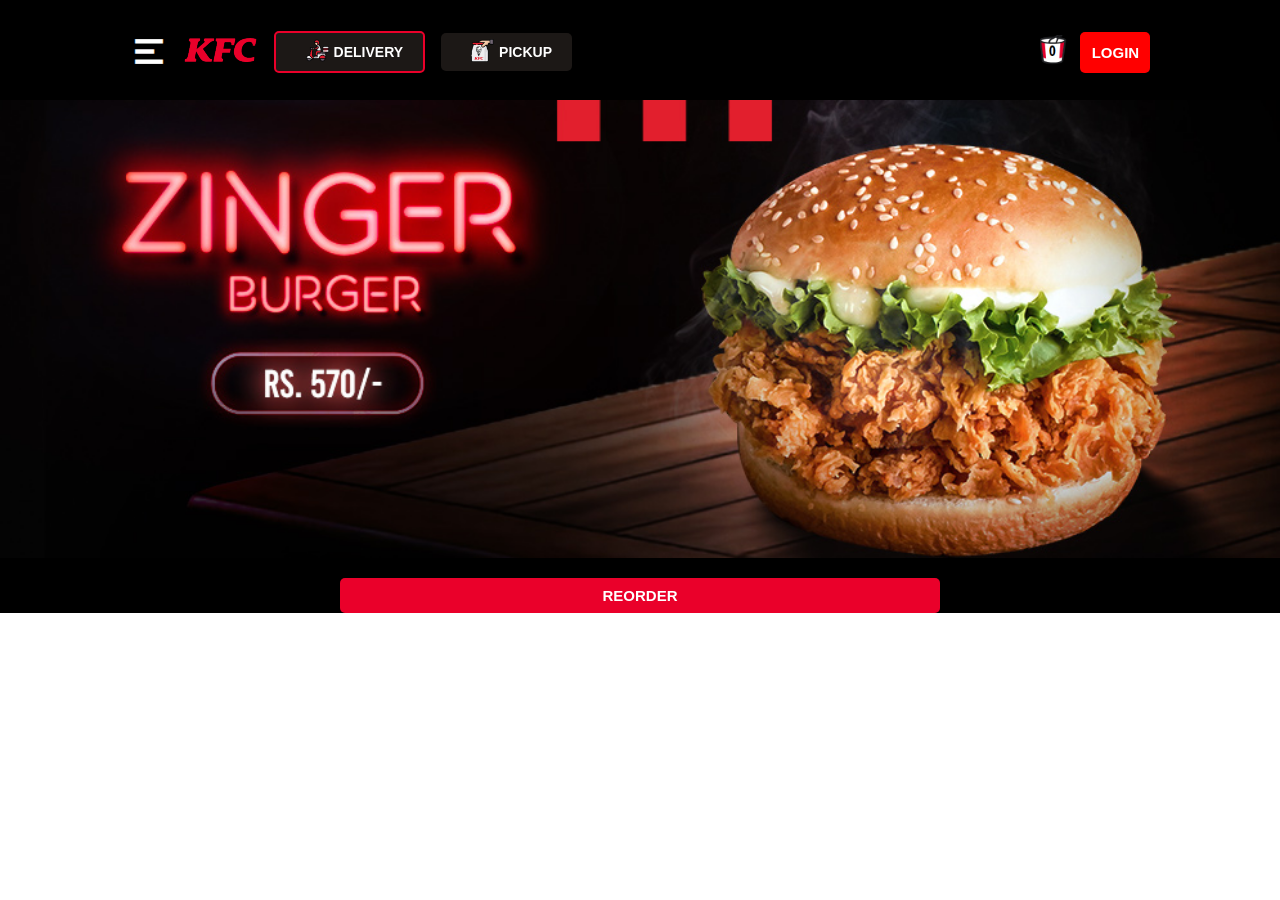
==== html/index.html @ 810735b1 "KFC" ====
<!DOCTYPE html>
<html lang="en">
<head>
    <meta charset="UTF-8">
    <meta name="viewport" content="width=device-width, initial-scale=1.0">
    <link rel="stylesheet" href="../css/styles.css">
    <title>KFC</title>
</head>
<body>
    

        <main>

            <div class="content">

                <div class="left">
                    <div class="hamberg">
                        <img style=" cursor: pointer;" src="../assets/hamberg.png" alt="">
                    </div>

                    <div class="kfc-logo">
                        <img style=" cursor: pointer;" src="../assets/kfc.png" alt="">
                    </div>

                        <!-- Delivery Logo  -->

                        <div class="delivery">
                            <div class="delivery-logo">
                                <img width="23px" src="../assets/rider.png" alt="">
                            </div>    

                            <div class="txt-delivery">
                                <h3>DELIVERY</h3>
                            </div>

                        </div>

                        <div class="pick-up">
                            <div class="pickup-logo">
                                <img width="23px" src="../assets/pickup.png" alt="">
                            </div>    

                            <div class="txt-pickup">
                                <h3>pickup</h3>
                            </div>

                        </div>

                </div>
                <div class="right">

                    <div class="bucket">
                        <img width="30px" src="../assets/bucket.png" alt="">
                    </div>

                    <div class="btn-login">
                        <button>Login</button>
                    </div>
                </div>
            
        </main>

        <section class="image-burger">
                <img src="../assets/main.jpg" alt="">
        </section>

        <!-- Reorder Section -->

        <section class="btn-reorder">
            <button>Reorder</button>
        </section>



</body>
</html>
---- css/styles.css ----
*{
    margin: 0;
    padding: 0;
    box-sizing: border-box;
}

main{
    background-color: #000000;
    width: 100%;
    height: 100px;
    border: 2px solid black;
}

.content{
    width: 80%;
    height: 100px;
    margin: auto;
    display: flex;
    justify-content: space-between;
    align-items: center;
    /* margin: auto; */
    /* border: 4px solid yellow; */
    
}

.left{

    display: flex;
    align-items: center;
    gap: 1rem;
    /* padding: 1rem; */
}

.delivery{
    /* margin: auto; */
    display: flex;
    justify-content: space-evenly;
    align-items: center;
    border: 2px solid #ea002a;
    width: 55%;
    height: 30px;
    cursor: pointer;
    background-color: #1C1816;
    /* gap: 0.5rem; */
    /* padding:19px; */
    padding: 19px 20px;
    border-radius: 5px;
}

.delivery .delivery-logo{
    /* border: 1px solid red; */
    margin-left: 10px;

}
.delivery .txt-delivery h3{
    margin-left: 5px;

    /* padding: 0px 3px; */
    color: white;
    font-weight: 700;
    font-family: Arial, Helvetica, sans-serif;
    font-size: 14px;
}



/* Pick Up  */

.pick-up{
    display: flex;
    justify-content: space-evenly;
    align-items: center;
    /* border: 2px solid #ea002a; */
    width: 55%;
    height: 30px;
    background-color: #1C1816;
    /* gap: 0.5rem; */
    /* padding:19px; */
    padding: 19px 20px;
    cursor: pointer;
    border-radius: 5px;
}

.pick-up .pickup-logo{
    /* border: 1px solid red; */
    margin-left: 10px;

}
.pick-up .txt-pickup h3{
    margin-left: 5px;

    /* padding: 0px 3px; */
    color: white;
    font-weight: 700;
    font-family: Arial, Helvetica, sans-serif;
    font-size: 14px;
    text-transform: uppercase;
}


.right{
    display: flex;
    align-items: center;
    /* justify-content: center; */
}

.right .bucket{

    margin-right: 10px;
}

.btn-login button{

    background-color: red;
    color: white;
    width: 70px;
    border: none;
    padding: 12px 10px;
    border-radius: 5px;
    font-weight: bolder;
    font-size: 15px;
    text-transform: uppercase;
    /* gap: 0.5rem; */
    /* letter-spacing: 1px; */
    
}

.image-burger{

    /* width: 100vw; */
    /* height: 500px; */
    display: flex; 
    justify-content: center;
    /* border: 2px solid red;  */
    /* background-size:; */
}

.image-burger img {
    width: 100%; 
    /* bac */
}

.btn-reorder{

    display: flex;
    justify-content: center;
    align-items: center;
    /* margin-top: 1px; */
    /* border: 2px solid blue; */
    background-color: #000000;
    /* background-color: black; */

}

.btn-reorder button{

    width: 600px;
    height: 35px;
    background-color: #ea002a;
    color: white;
    margin-top: 20px;
    border: none;
    font-size: 15px;
    text-transform: uppercase;
    font-weight: bolder;
    border-radius: 5px;
}
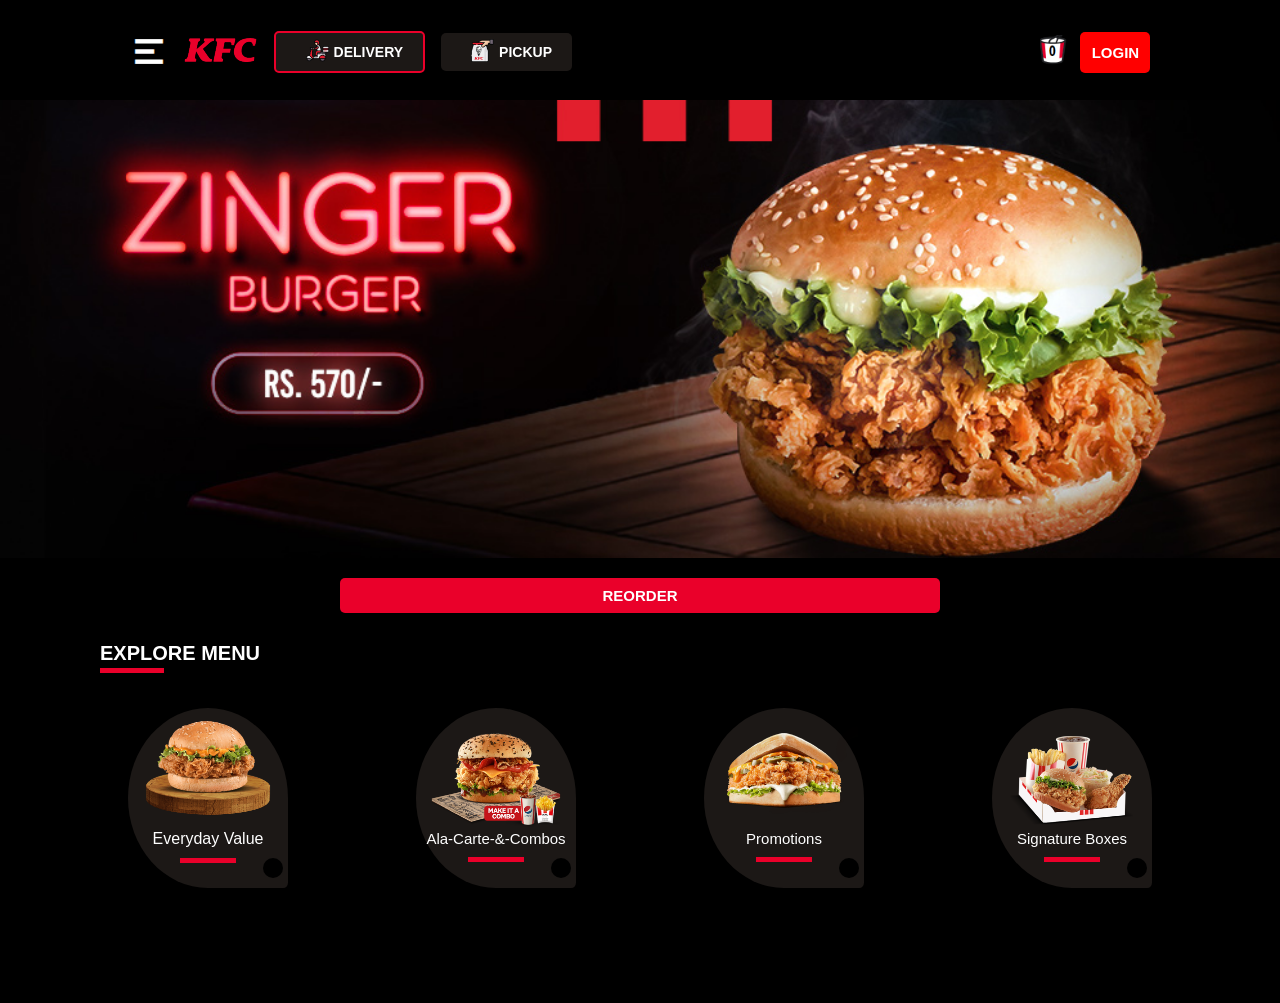
==== commit f29e1c05: "Best Seller" ====
--- a/html/index.html
+++ b/html/index.html
@@ -70,6 +70,46 @@
             <button>Reorder</button>
         </section>
 
+<!-- Explore Menu Section -->
+
+            <div class="exp-menu">
+            <p class="explore-word"> Explore Menu </p>    
+            </div>
+
+            <div class="border-line"></div>
+
+            <!-- Explore Menu Section List -->
+
+            <div class="explore">
+                <div class="exp exp-1">
+                        <img width="150px" src="../assets/zinger.png" alt="">
+                        <p>Everyday Value</p>
+                        <div class="border-line-exp"></div>
+                        <span class="dot"></span>
+                </div>
+                <div class="exp   exp-2">
+                    <img width="150px" src="../assets/zinger-2.png" alt="">
+                    <p style="font-size: 15px;">Ala-Carte-&-Combos</p>
+                    <div class="border-line-exp"></div>
+                    <span class="dot"></span>
+                </div>
+                <div class="exp exp-3">
+                    <img width="150px" src="../assets/zinger-3.png" alt="">
+                    <p style="font-size: 15px;">Promotions</p>
+                    <div class="border-line-exp"></div>
+                    <span class="dot"></span>
+                </div>
+                <div class="exp exp-4">
+                    <img width="150px" src="../assets/signature.png" alt="">
+                    <p style="font-size: 15px;">Signature Boxes</p>
+                    <div class="border-line-exp"></div>
+                    <span class="dot"></span>
+                </div>
+            </div>
+
+
+
+
 
 
 </body>
--- a/css/styles.css
+++ b/css/styles.css
@@ -2,6 +2,13 @@
     margin: 0;
     padding: 0;
     box-sizing: border-box;
+}
+
+body{
+    background-color: #000000;
+    font-family: Raleway, sans-serif;
+    /* width: 100%; */
+    /* margin: auto; */
 }
 
 main{
@@ -135,6 +142,9 @@
     /* background-size:; */
 }
 
+
+
+
 .image-burger img {
     width: 100%; 
     /* bac */
@@ -167,3 +177,111 @@
 }
 
 
+.exp-menu{
+    margin-top: 25px;
+    color: white;
+    font-size: 20px;
+    margin-left: 100px;
+    font-weight: bolder;
+    text-transform: uppercase;
+    line-height: 30px;
+    /* margin: auto; */
+}
+
+.border-line{
+    background-color: #EA002A;
+    width: 5%;
+    height: 5px;
+    margin-left: 100px;
+    line-height: 0px;
+}
+
+.explore{
+    /* border: 2px solid red; */
+    width: 80%;
+    height: 300px;
+    display: flex;
+    /* flex-direction: column; */
+    margin: auto;
+    margin-top: 30px;
+    gap: 8rem;
+    /* border: 1px solid red; */
+    /* margin-top: 40px; */
+    /* background-color: #1C1816; */
+}
+
+.exp{
+    position: relative;
+    display: flex;
+    flex-direction: column;
+    align-items: center;
+    transition: all 0.4s;
+    /* justify-content: center; */
+}
+.exp:hover{
+    transform: translateY(-20px);
+    cursor: pointer;
+}
+.exp p{
+    color: white;
+}
+
+.explore .exp-1{
+    width: 220px;
+    height: 180px;
+    border-radius: 50% 50% 3% 50%;
+    /* border: 2px solid blue; */
+    background-color: #1C1816;
+    /* margin-top: 40px; */
+    margin-top: 5px;
+
+}
+
+.border-line-exp{
+    background-color: #EA002A;
+    width: 35%;
+    height: 5px;
+    margin-top: 10px;
+    /* margin-left: 100px; */
+    line-height: 0px; 
+}
+
+.explore .exp-2{
+    width: 220px;
+    height: 180px;
+    border-radius: 50% 50% 3% 50%;
+    /* border: 2px solid blue; */
+    background-color: #1C1816;
+    margin-top: 5px;
+    /* margin-top: 40px; */
+}
+
+.explore .exp-3{
+    width: 220px;
+    height: 180px;
+    border-radius: 50% 50% 3% 50%;
+    /* border: 2px solid blue; */
+    margin-top: 5px;
+    /* margin-top: 40px; */
+    background-color: #1C1816;
+}
+
+.explore .exp-4{
+    width: 220px;
+    height: 180px;
+    border-radius: 50% 50% 3% 50%;
+    /* border: 2px solid blue; */
+    margin-top: 5px;
+    /* margin-top: 40px; */
+    background-color: #1C1816;
+}
+
+.dot{
+    position: absolute;
+    border-radius: 50%;
+    background-color:black;
+    width: 20px;
+    height: 20px;
+    bottom: 10px;
+    right: 5px;
+}
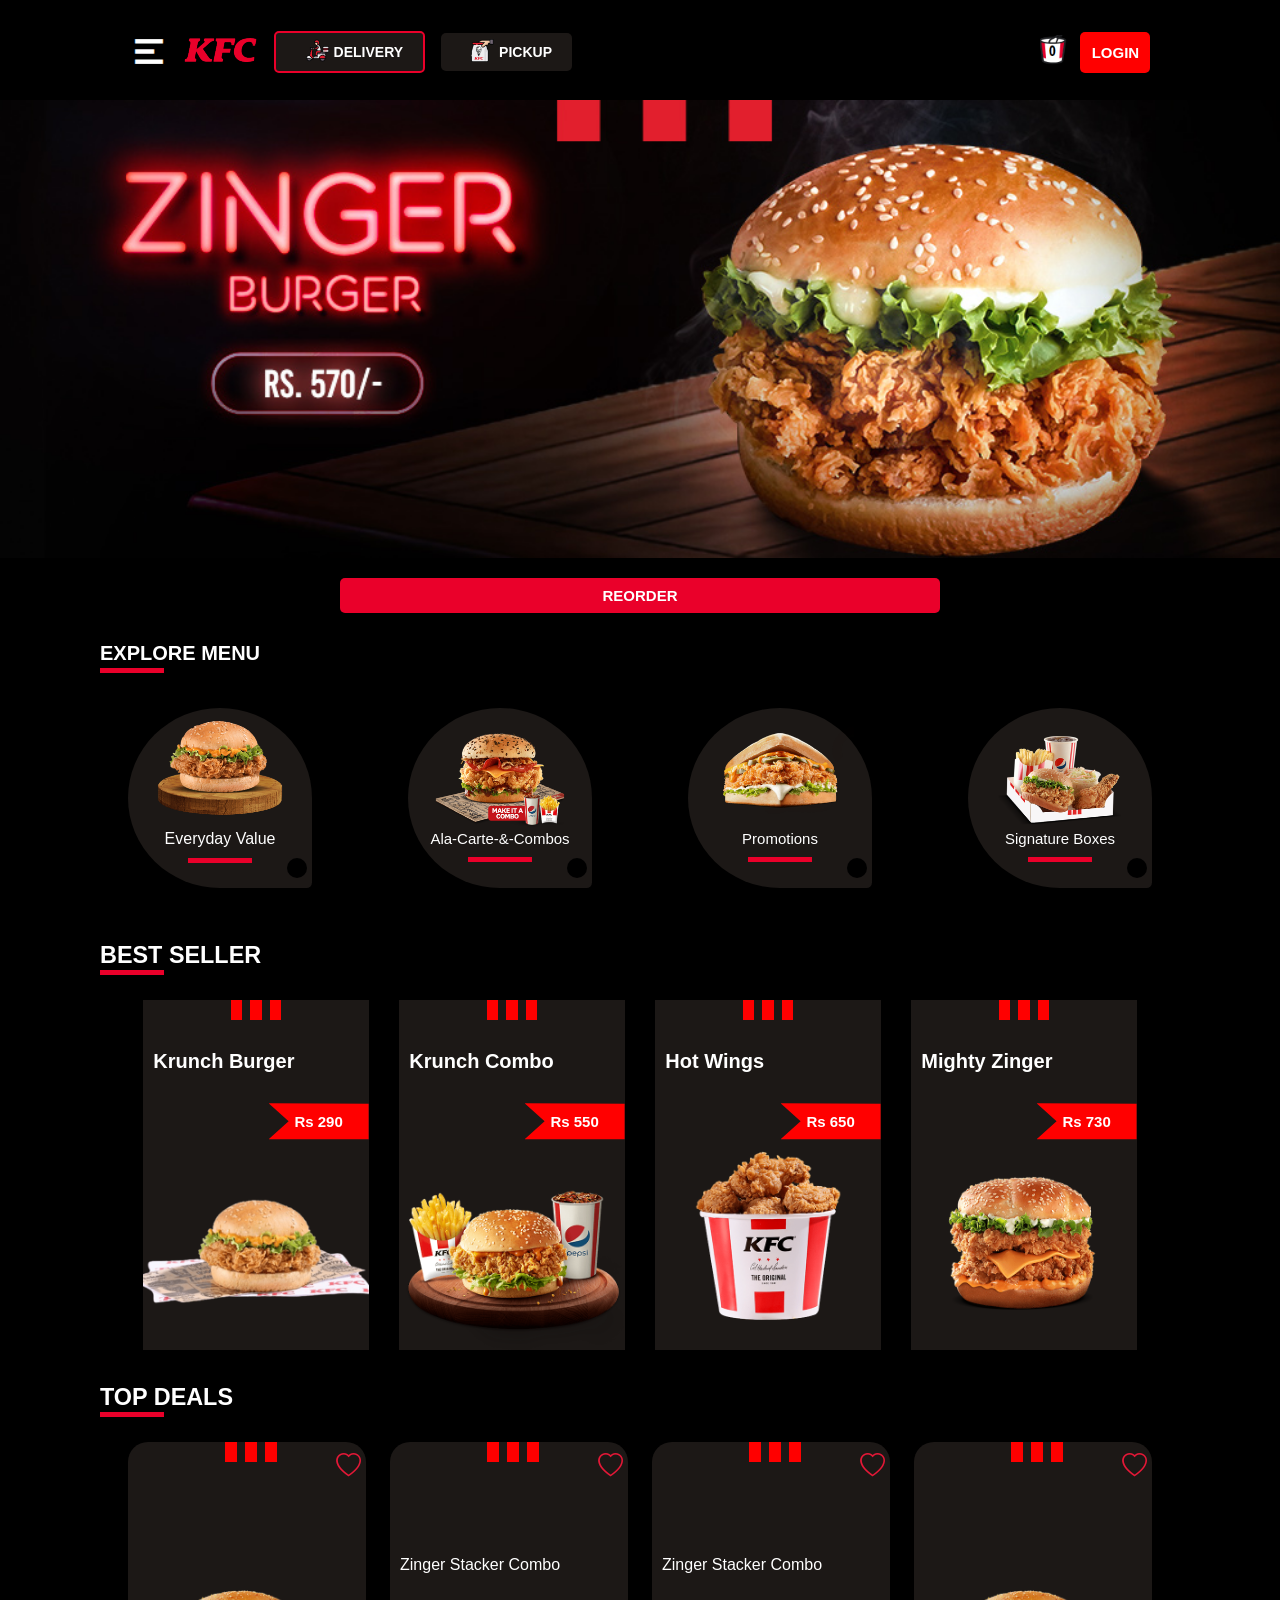
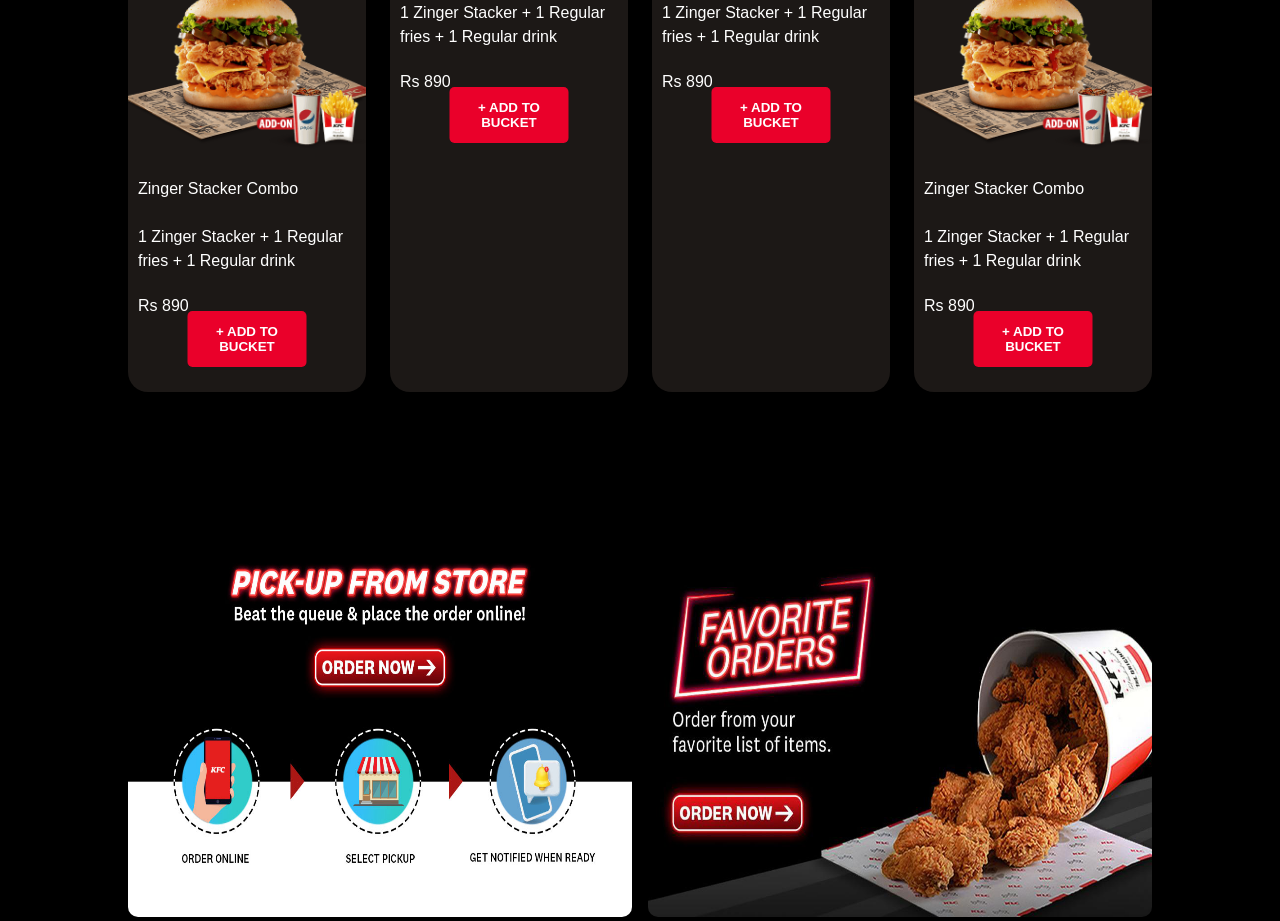
==== commit 95430149: "Explore and Selling Section" ====
--- a/html/index.html
+++ b/html/index.html
@@ -4,6 +4,7 @@
     <meta charset="UTF-8">
     <meta name="viewport" content="width=device-width, initial-scale=1.0">
     <link rel="stylesheet" href="../css/styles.css">
+    <link rel="stylesheet" href="https://cdn.jsdelivr.net/npm/bootstrap-icons@1.11.3/font/bootstrap-icons.min.css">
     <title>KFC</title>
 </head>
 <body>
@@ -108,6 +109,337 @@
             </div>
 
 
+            <!-- Best Seller  -->
+
+                <div class="seller-head">
+                    <h3>Best Seller</h3>
+                </div>
+
+                <div class="border-line"></div>
+
+                <div class="main-seller">
+
+                    
+                    <div class="Seller">
+                        
+                        <div class="red-block">
+                            <div class="block block-1"></div>
+                        <div class="block block-2"></div>
+                    <div class="block block-3"></div>
+                </div>
+            
+            <h3> Krunch Burger</h3>
+        
+        <div class="main-price">
+            
+            <div class="price-tag">
+                <p>Rs 290</p>
+            </div>
+        </div>
+    
+    <div class="image-sell">
+        <img width="100%" height="100%" src="../assets/Zinger-Sell.png" alt="">
+    </div>
+                    </div>
+
+                    <div class="Seller">
+                        
+                        <div class="red-block">
+                            <div class="block block-1"></div>
+                        <div class="block block-2"></div>
+                    <div class="block block-3"></div>
+                </div>
+            
+            <h3> Krunch Combo</h3>
+        
+        <div class="main-price">
+            
+            <div class="price-tag">
+                <p>Rs 550</p>
+            </div>
+        </div>
+    
+    <div class="image-sell">
+        <img width="100%" height="100%" src="../assets/krunch-combo.png" alt="">
+    </div>
+                    </div>
+
+                    <div class="Seller">
+                        
+                        <div class="red-block">
+                            <div class="block block-1"></div>
+                        <div class="block block-2"></div>
+                    <div class="block block-3"></div>
+                </div>
+            
+            <h3> Hot Wings</h3>
+        
+        <div class="main-price">
+            
+            <div class="price-tag">
+                <p>Rs 650</p>
+            </div>
+        </div>
+    
+    <div class="image-sell">
+        <img width="100%" height="100%" src="../assets/wings-bucket.png" alt="">
+    </div>
+                    </div>
+
+                    <div class="Seller">
+                        
+                        <div class="red-block">
+                            <div class="block block-1"></div>
+                        <div class="block block-2"></div>
+                    <div class="block block-3"></div>
+                </div>
+            
+            <h3> Mighty Zinger</h3>
+        
+        <div class="main-price">
+            
+            <div class="price-tag">
+                <p>Rs 730</p>
+            </div>
+        </div>
+    
+    <div class="image-sell">
+        <img width="100%" height="100%" src="../assets/mighty-zinger.png" alt="">
+    </div>
+                    </div>
+
+                </div>
+            
+
+                <!-- Top Deals Section -->
+
+                <div class="seller-head">
+                    <h3>Top Deals</h3>
+                </div>
+
+                <div class="border-line"></div>
+
+
+                <div class="main-deals"> 
+
+                    <div class="Deals">
+                        <div class="red-block">
+                            <div class="heart">
+                            <i class="bi bi-heart"></i>
+                            </div>
+                            <div class="block block-1"></div>
+                        <div class="block block-2"></div>
+                    <div class="block block-3"></div>
+                </div>
+
+                <div class="zinger-roll">
+                    <img  src="../assets/zinger-stacker.png" alt="">
+                </div>
+            
+            <div class="twister-head">
+                <p>Zinger Stacker  Combo</p>
+            </div>
+            <div class="twister-head">
+              <p>1 Zinger Stacker + 1 Regular fries + 1 Regular drink </p>  
+            </div>
+
+            <div class="twister-price">
+                <p>Rs 890 </p>  
+              </div>
+
+              <div class="btn-add">
+                <button> + ADD TO BUCKET</button>
+              </div>
+        
+            </div>
+
+            <div class="Deals">
+                <div class="red-block">
+                    <div class="heart">
+                    <i class="bi bi-heart"></i>
+                    </div>
+                    <div class="block block-1"></div>
+                <div class="block block-2"></div>
+            <div class="block block-3"></div>
+        </div>
+
+        <div class="zinger-roll">
+            <img  src="https://www.kfcpakistan.com/images/43a9fb50-ffaa-11ed-8180-812e571998fe-twister-combo-2023-05-31115706.png" alt="">
+        </div>
+    
+    <div class="twister-head">
+        <p>Zinger Stacker  Combo</p>
+    </div>
+    <div class="twister-head">
+      <p>1 Zinger Stacker + 1 Regular fries + 1 Regular drink </p>  
+    </div>
+
+    <div class="twister-price">
+        <p>Rs 890 </p>  
+      </div>
+
+      <div class="btn-add">
+        <button> + ADD TO BUCKET</button>
+      </div>
+
+    </div>
+    <div class="Deals">
+        <div class="red-block">
+            <div class="heart">
+            <i class="bi bi-heart"></i>
+            </div>
+            <div class="block block-1"></div>
+        <div class="block block-2"></div>
+    <div class="block block-3"></div>
+</div>
+
+<div class="zinger-roll">
+    <img  src="https://www.kfcpakistan.com/images/43a95f10-ffaa-11ed-b673-4121381f04c6-CrispyDuoBox-2023-05-31115706.png" alt="">
+</div>
+
+<div class="twister-head">
+<p>Zinger Stacker  Combo</p>
+</div>
+<div class="twister-head">
+<p>1 Zinger Stacker + 1 Regular fries + 1 Regular drink </p>  
+</div>
+
+<div class="twister-price">
+<p>Rs 890 </p>  
+</div>
+
+<div class="btn-add">
+<button> + ADD TO BUCKET</button>
+</div>
+
+</div>
+
+<div class="Deals">
+    <div class="red-block">
+        <div class="heart">
+        <i class="bi bi-heart"></i>
+        </div>
+        <div class="block block-1"></div>
+    <div class="block block-2"></div>
+<div class="block block-3"></div>
+</div>
+
+<div class="zinger-roll">
+<img  src="../assets/zinger-stacker.png" alt="">
+</div>
+
+<div class="twister-head">
+<p>Zinger Stacker  Combo</p>
+</div>
+<div class="twister-head">
+<p>1 Zinger Stacker + 1 Regular fries + 1 Regular drink </p>  
+</div>
+
+<div class="twister-price">
+<p>Rs 890 </p>  
+</div>
+
+<div class="btn-add">
+<button> + ADD TO BUCKET</button>
+</div>
+
+</div>
+    
+    
+                    </div>
+
+                    <!-- Orders Sections -->
+                     <div class="main-order-image">
+                        <div class="left-image">
+                            <img src="../assets/orders.png" alt="">
+                        </div>
+
+                        <div class="right-image">
+                            <img src="../assets/favourite-order.png" alt="">
+                        </div>
+                     </div>
+
+
+
+
+
+
+
+                    <!-- <div class="Seller">
+                        
+                        <div class="red-block">
+                            <div class="block block-1"></div>
+                        <div class="block block-2"></div>
+                    <div class="block block-3"></div>
+                </div>
+            
+            <h3> Krunch Combo</h3>
+        
+        <div class="main-price">
+            
+            <div class="price-tag">
+                <p>Rs 550</p>
+            </div>
+        </div>
+    
+    <div class="image-sell">
+        <img width="100%" height="100%" src="../assets/krunch-combo.png" alt="">
+    </div>
+                    </div> -->
+
+                    <!-- <div class="Seller">
+                        
+                        <div class="red-block">
+                            <div class="block block-1"></div>
+                        <div class="block block-2"></div>
+                    <div class="block block-3"></div>
+                </div>
+            
+            <h3> Hot Wings</h3>
+        
+        <div class="main-price">
+            
+            <div class="price-tag">
+                <p>Rs 650</p>
+            </div>
+        </div>
+    
+    <div class="image-sell">
+        <img width="100%" height="100%" src="../assets/wings-bucket.png" alt="">
+    </div>
+                    </div> -->
+
+                    <!-- <div class="Seller">
+                        
+                        <div class="red-block">
+                            <div class="block block-1"></div>
+                        <div class="block block-2"></div>
+                    <div class="block block-3"></div>
+                </div>
+            
+            <h3> Mighty Zinger</h3>
+        
+        <div class="main-price">
+            
+            <div class="price-tag">
+                <p>Rs 730</p>
+            </div>
+        </div>
+    
+    <div class="image-sell">
+        <img width="100%" height="100%" src="../assets/mighty-zinger.png" alt="">
+    </div>
+                    </div> -->
+
+                <!-- <div class="Deals">
+                        
+                    <div class="red-block">
+                        <div class="block block-1"></div>
+                    <div class="block block-2"></div>
+                <div class="block block-3"></div>
+            </div>
+                </div> -->
+
 
 
 
--- a/css/styles.css
+++ b/css/styles.css
@@ -199,12 +199,12 @@
 .explore{
     /* border: 2px solid red; */
     width: 80%;
-    height: 300px;
+    height: 230px;
     display: flex;
     /* flex-direction: column; */
     margin: auto;
     margin-top: 30px;
-    gap: 8rem;
+    gap: 6rem;
     /* border: 1px solid red; */
     /* margin-top: 40px; */
     /* background-color: #1C1816; */
@@ -284,4 +284,270 @@
     height: 20px;
     bottom: 10px;
     right: 5px;
-}+}
+
+
+/* Best Seller  */
+/* .Seller{
+    display: flex;
+    width: 80%;
+    height: 200px;
+    border: 2px solid red;
+    margin: auto;
+} */
+
+.seller-head{
+    margin-top: 7px;
+    color: white;
+    font-size: 20px;
+    margin-left: 100px;
+    font-weight: bolder;
+    text-transform: uppercase;
+    line-height: 30px;
+}
+
+.border-line-exp{
+    background-color: #EA002A;
+    width: 35%;
+    height: 5px;
+    margin-top: 10px;
+    /* margin-left: 100px; */
+    line-height: 0px; 
+}
+
+.main-seller{
+    width: 80%;
+    height: 400px;
+    /* border: 2px solid yellow; */
+    margin: auto;
+    display: flex;
+}
+
+.Seller{
+    width: 22%;
+    height: 350px;
+    gap: 1.5rem;
+    /* margin-top: 100px; */
+    display: flex;
+    flex-direction: column;
+    /* justify-content: space-evenly; */
+    /* border: 2px solid red; */
+    margin: auto;
+    margin-top: 25px;
+    background-color: #1C1816;
+    /* position: relative; */
+}
+
+.Seller .red-block
+{
+    display: flex;
+    justify-content: center;
+    /* align-items: center; */
+    width: 100%;
+    height: 90px;
+    /* border: 2px solid #ea002a; */
+    gap: 0.5rem;
+}
+
+.block{
+    background-color: red;
+    width: 5%;
+    height: 20px;
+   
+}
+
+.Seller h3{
+    color: white;
+    font-weight: bold;
+    font-size: 20px;
+    margin-left: 10px;
+    /* margin-bottom: 40px; */
+    /* margin-top:px; */
+}
+
+.main-price{
+    position: relative;
+}
+
+
+
+ .price-tag{
+    /* position: relative; */
+    /* right: 0; */
+    /* border: 2px solid yellow; */
+    /* margin-left: none; */
+/* border: 2px solid #EA002A; */
+/* clip-path: polygon(100% 12%, 100% 50%, 100% 75%, 0 76%, 31% 49%, 1% 14%); */
+/* clip-path: polygon(75% 0%, 100% 50%, 75% 100%, 0% 100%, 15% 51%, 0% 0%); */
+/* clip-path: polygon(100% 15%, 100% 50%, 100% 86%, 0 85%, 20% 49%, 0 13%); */
+clip-path: polygon(100% 14%, 100% 50%, 100% 85%, 0 85%, 20% 49%, 0 13%);
+
+width: 100px;
+height: 50px;
+    line-height: 24px;
+    padding: 2px 15px;
+background: red;
+position: absolute;
+right: 0;
+/* right: 0; */
+/* border: 4px solid yellow; */
+/* width: 100%; */
+/* position: relative; */
+/* right: 0; */
+/* margin-left: 500px; */
+/* margin-left:none; */
+
+
+}
+.price-tag p{
+    position: absolute;
+color: white;
+font-size: 15px;
+font-weight: bold;
+left: 50%;
+top: 50%;
+transform: translate(-50%,-50%);
+/* margin-left: 7px; */
+text-align: center;
+}
+
+
+
+
+/* Deals */
+.main-deals{
+    width: 80%;
+    height: 500px;
+    /* border: 2px solid yellow; */
+    margin: auto;
+    display: flex;
+    gap: 1.5rem;
+}
+
+.Deals{
+    width: 100%;
+    height: 550px;
+    gap: 1.5rem;
+    /* margin-top: 100px; */
+    display: flex;
+    flex-direction: column;
+    /* justify-content: center; */
+
+    /* justify-content: space-evenly; */
+    /* border: 2px solid red; */
+    margin: auto;
+    margin-top: 25px;
+    background-color: #1C1816;
+    border-radius: 20px;
+    /* border: 2px solid yellow; */
+    /* position: relative; */
+
+}
+
+.Deals .red-block
+{
+    /* border: 2px solid yellow; */
+    display: flex;
+    justify-content: center;
+    /* align-items: center; */
+    width: 100%;
+    height: 45px;
+    position: relative;
+    /* border: 2px solid #ea002a; */
+    gap: 0.5rem;
+}
+
+
+ i{
+    /* coborderlorbor: 2px solid #EA002A; */
+    /* border-color:  #ea002a; */
+    font-size: 25px;
+    border: none;
+    color: #e41837;
+    position: absolute;
+    margin-top: 10px;
+    right: 5px;
+    /* background-color: red;    */
+}
+
+.zinger-roll{
+    /* border: 2px solid red; */
+    width: 100%;
+    /* line-height: 400px; */
+    /* height: 250px; */
+    height: auto;
+    
+}
+
+.zinger-roll img{
+    display: inline-block;
+    width: 100%;
+    height:auto;
+    /* padding: 20px; */
+    /* margin-bottom: 20px; */
+    background-size: cover;
+    /* background-position: inher; */
+}
+
+.twister-head p{
+    /* font-size: 20px; */
+    color: white;
+margin-left:10px;
+line-height: 1.5;
+/* margin-top: ; */
+}
+.twister-price p{
+    color: white;
+margin-left:10px;
+/* line-height: ; */
+}
+
+.btn-add{
+    position: relative;
+}
+
+.btn-add button{
+    font-weight: bold;
+    position: absolute;
+    bottom: 10;
+    left: 50%;
+    top: 50%;
+    /* bottom: 10px; */
+    transform: translate(-50%,-50%);
+    background-color: #EA002A;
+    padding: 13px 10px;
+    color: white;
+    font-weight: bolder;
+    border-radius: 5px;
+    border: none;
+    
+    /* margin-top: 40px; */
+    /* margin; */
+    margin: auto;
+}
+
+.main-order-image{
+    width: 80%;
+    height:400px;
+    display: flex;
+    /* border: 2px solid red; */
+    margin: auto;
+    margin-top: 200px;
+    gap: 1rem;
+}
+.left-image img{
+width:100%;
+height: 400px;
+border-radius: 10px;
+
+}
+
+.right-image img{
+    width:100%;
+height: 400px;
+border-radius: 10px;
+
+}
+
+
+ 
